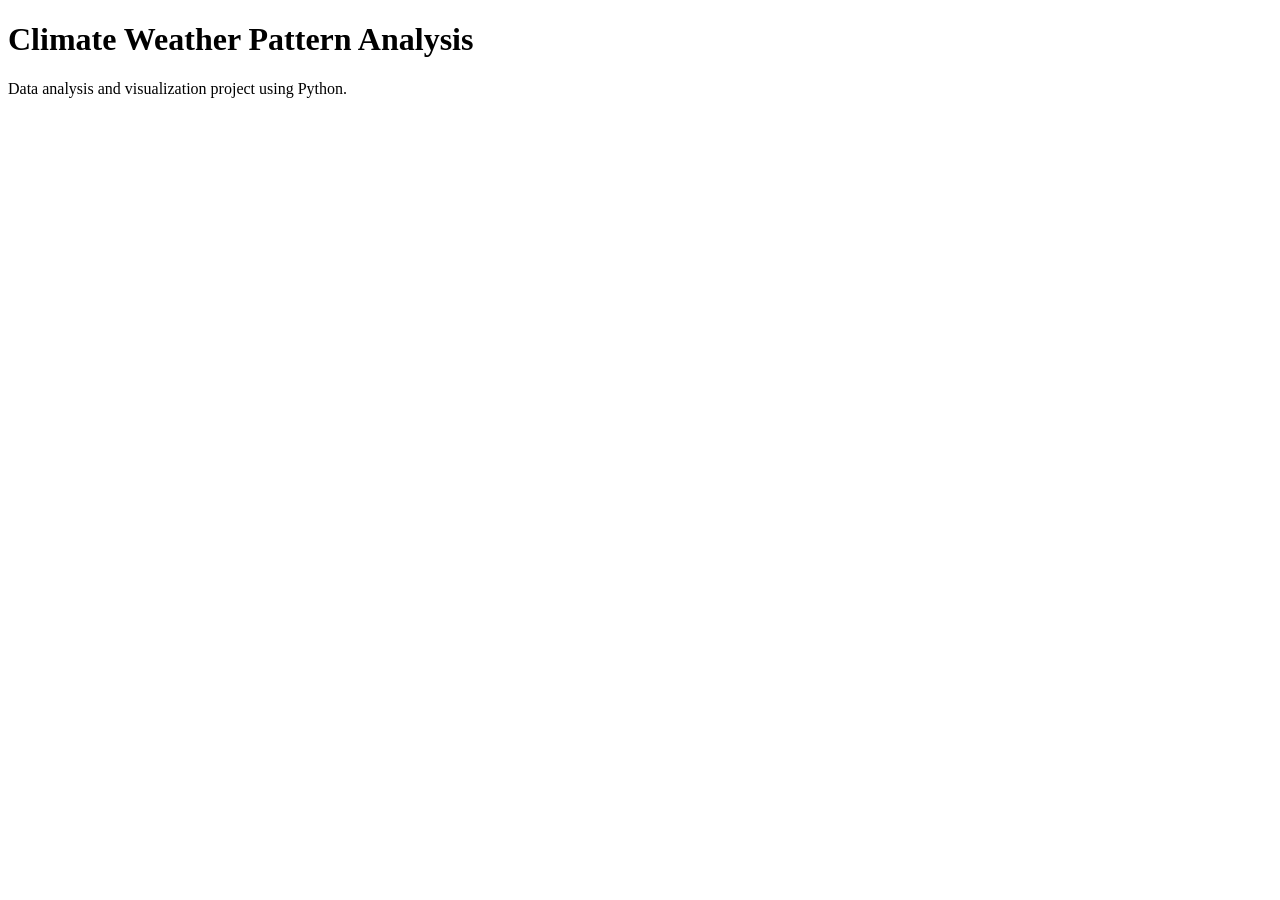
==== index.html @ f0c0564d "Add homepage content" ====
<!DOCTYPE html>
<html>
<head>
    <title>Climate Weather Pattern Analysis</title>
</head>
<body>
    <h1>Climate Weather Pattern Analysis</h1>
    <p>Data analysis and visualization project using Python.</p>
</body>
</html>
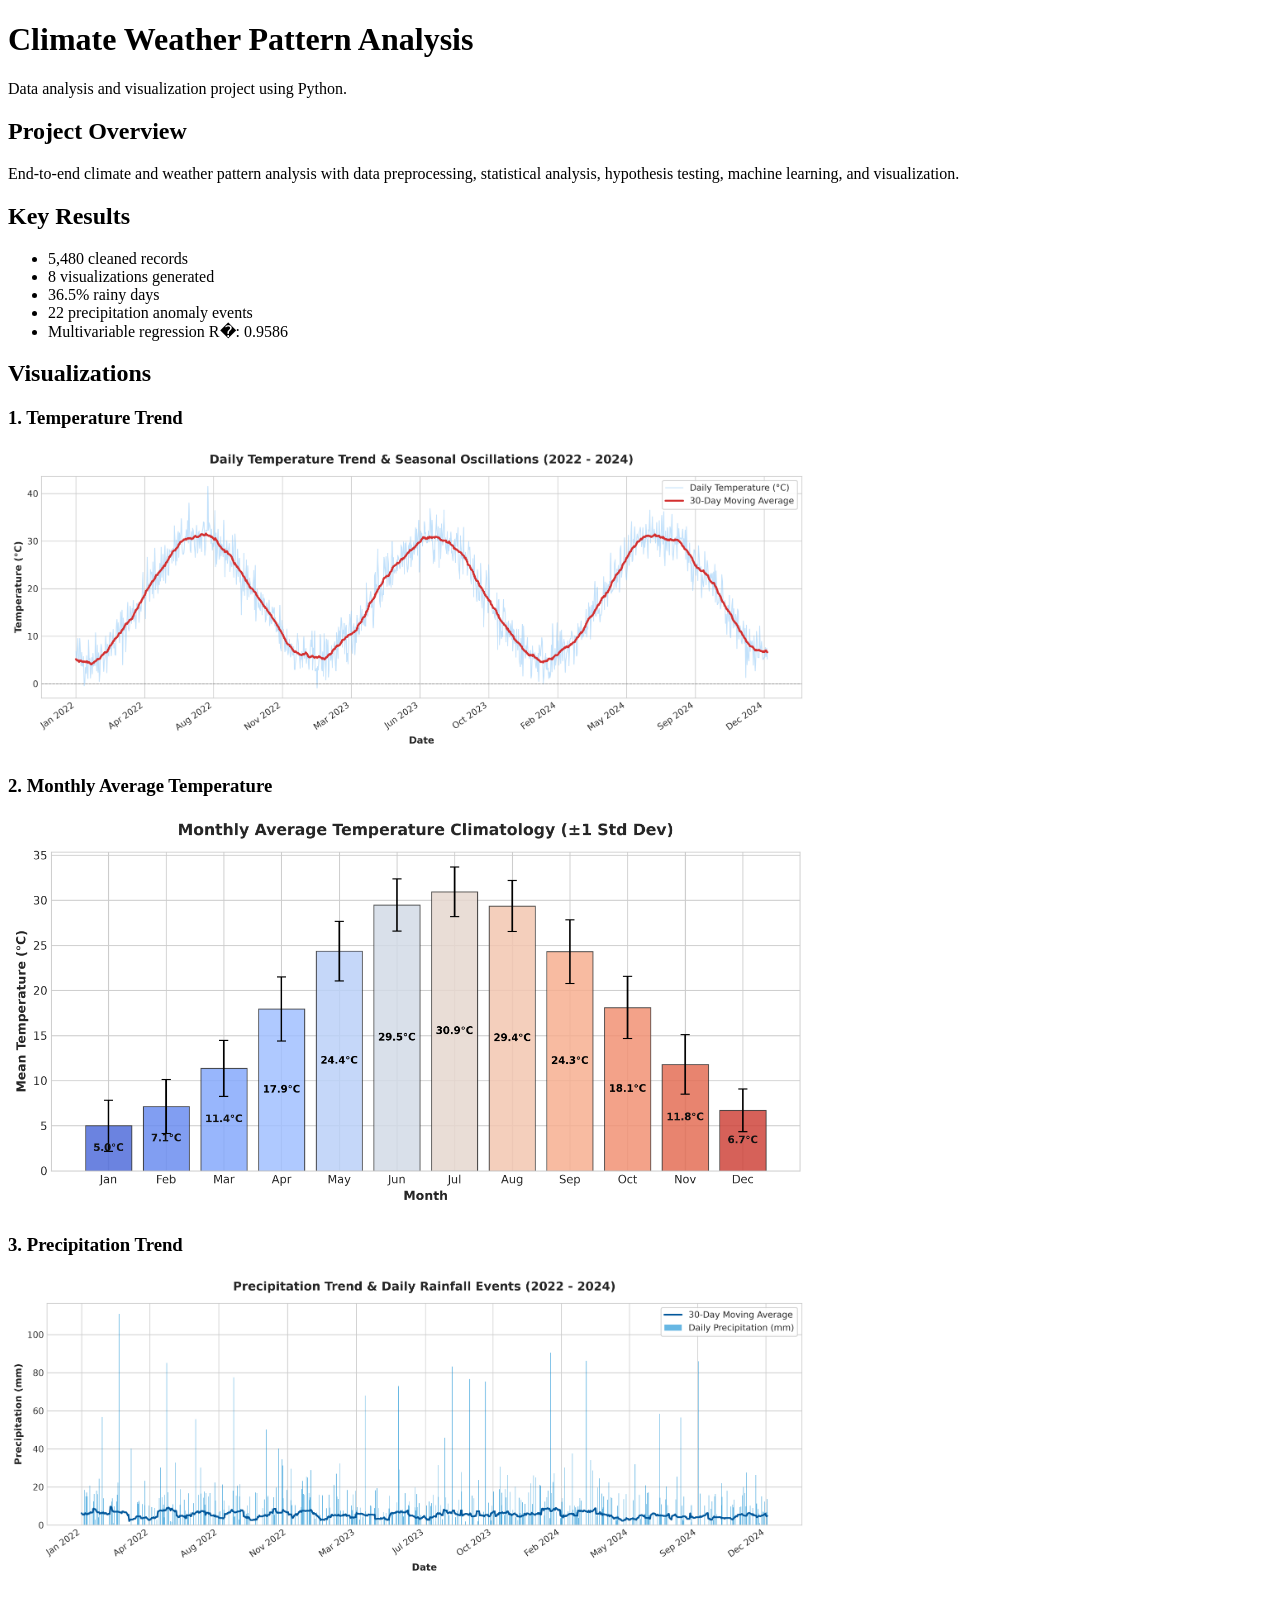
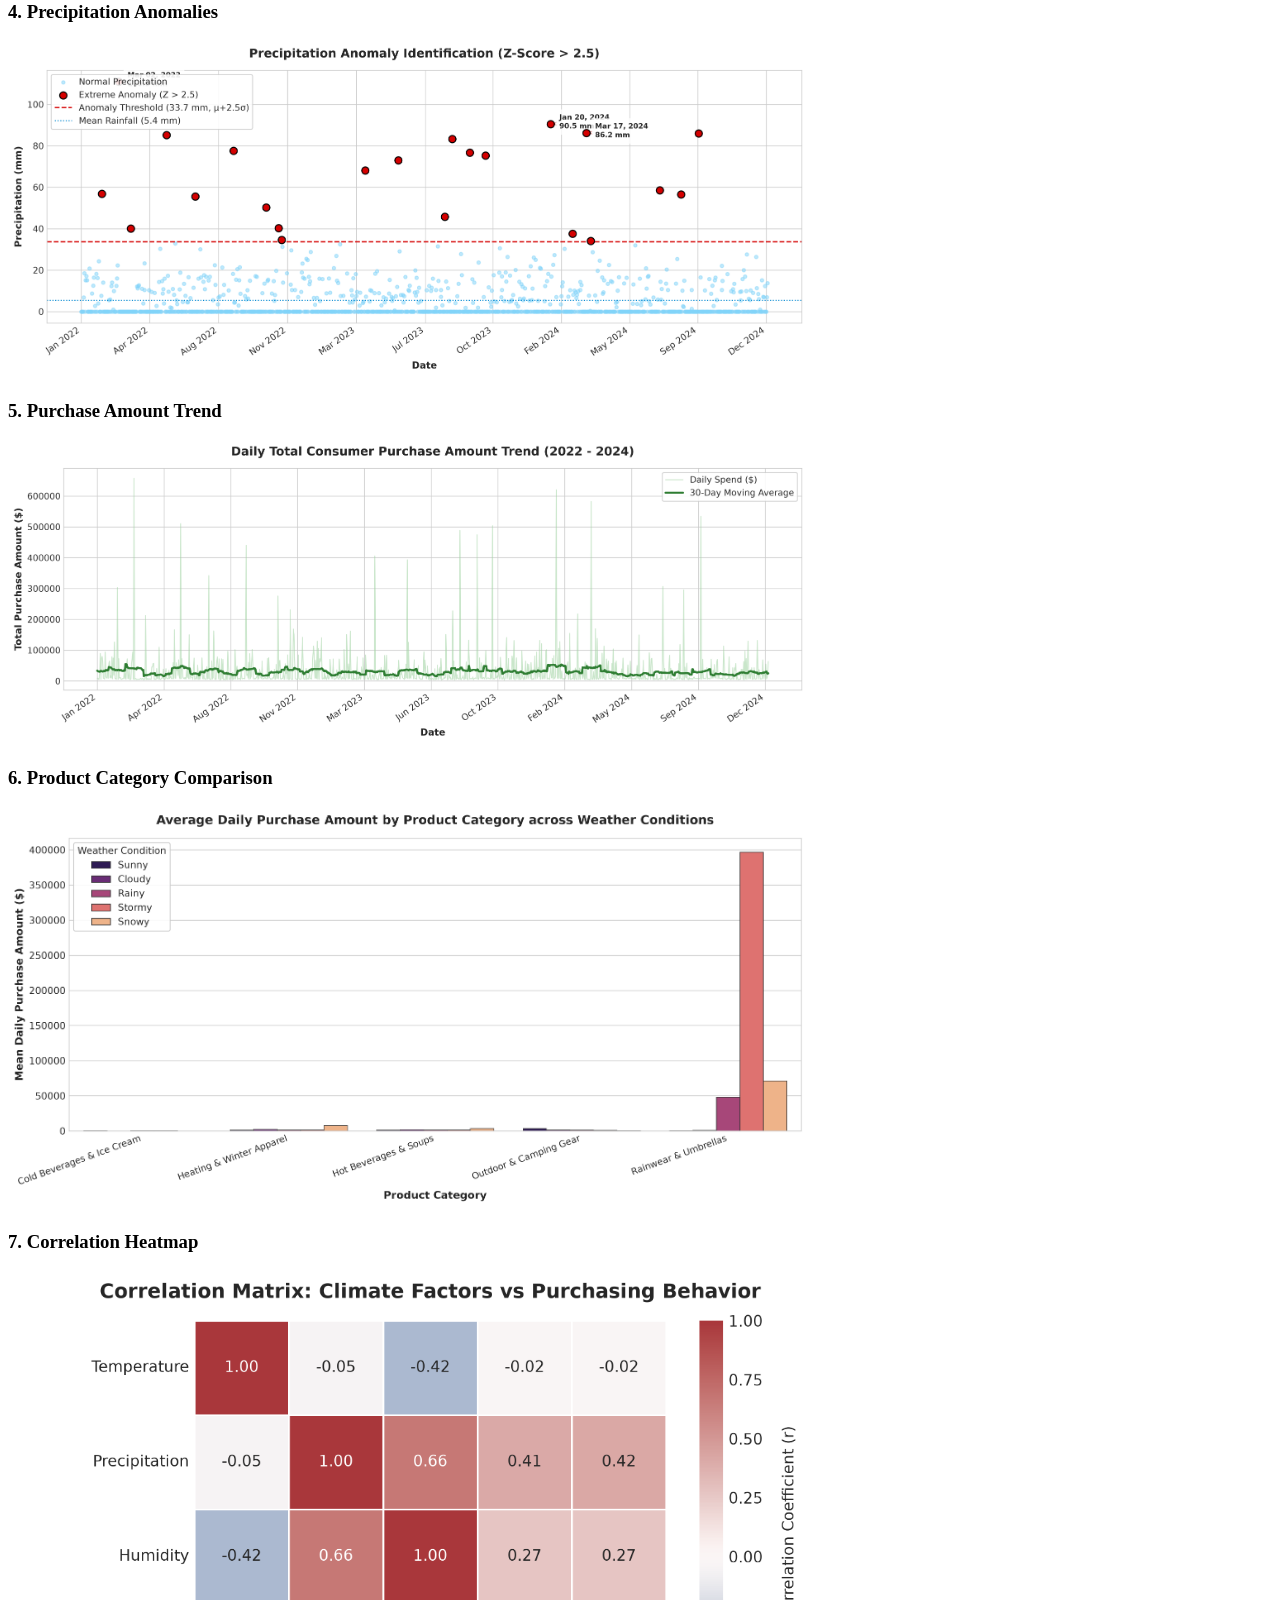
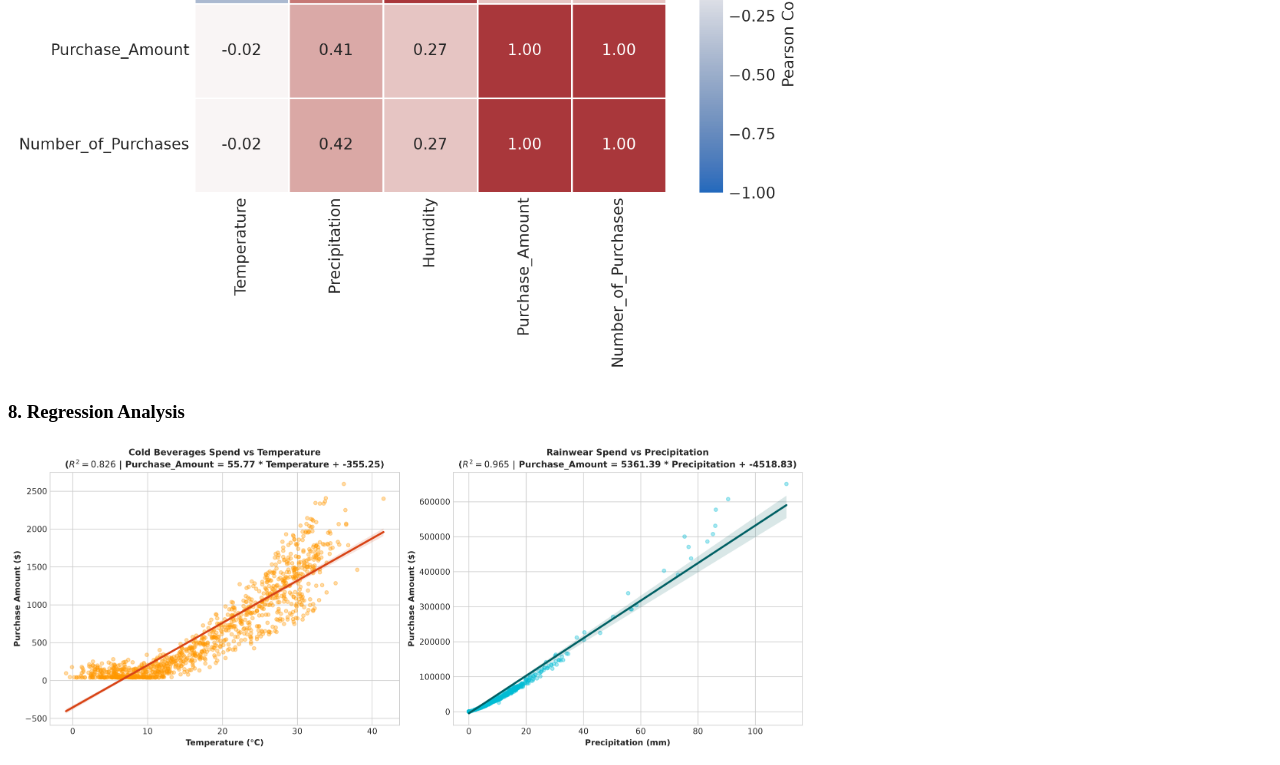
==== commit 5d474f01: "Create project dashboard" ====
--- a/index.html
+++ b/index.html
@@ -6,5 +6,44 @@
 <body>
     <h1>Climate Weather Pattern Analysis</h1>
     <p>Data analysis and visualization project using Python.</p>
+
+    <h2>Project Overview</h2>
+    <p>End-to-end climate and weather pattern analysis with data preprocessing, statistical analysis, hypothesis testing, machine learning, and visualization.</p>
+
+    <h2>Key Results</h2>
+    <ul>
+        <li>5,480 cleaned records</li>
+        <li>8 visualizations generated</li>
+        <li>36.5% rainy days</li>
+        <li>22 precipitation anomaly events</li>
+        <li>Multivariable regression R�: 0.9586</li>
+    </ul>
+
+    <h2>Visualizations</h2>
+
+    <h3>1. Temperature Trend</h3>
+    <img src="visualizations/01_temperature_trend.png" width="800">
+
+    <h3>2. Monthly Average Temperature</h3>
+    <img src="visualizations/02_monthly_avg_temperature.png" width="800">
+
+    <h3>3. Precipitation Trend</h3>
+    <img src="visualizations/03_precipitation_trend.png" width="800">
+
+    <h3>4. Precipitation Anomalies</h3>
+    <img src="visualizations/04_precipitation_anomalies.png" width="800">
+
+    <h3>5. Purchase Amount Trend</h3>
+    <img src="visualizations/05_purchase_amount_trend.png" width="800">
+
+    <h3>6. Product Category Comparison</h3>
+    <img src="visualizations/06_product_category_comparison.png" width="800">
+
+    <h3>7. Correlation Heatmap</h3>
+    <img src="visualizations/07_correlation_heatmap.png" width="800">
+
+    <h3>8. Regression Analysis</h3>
+    <img src="visualizations/08_regression_plots.png" width="800">
+
 </body>
 </html>
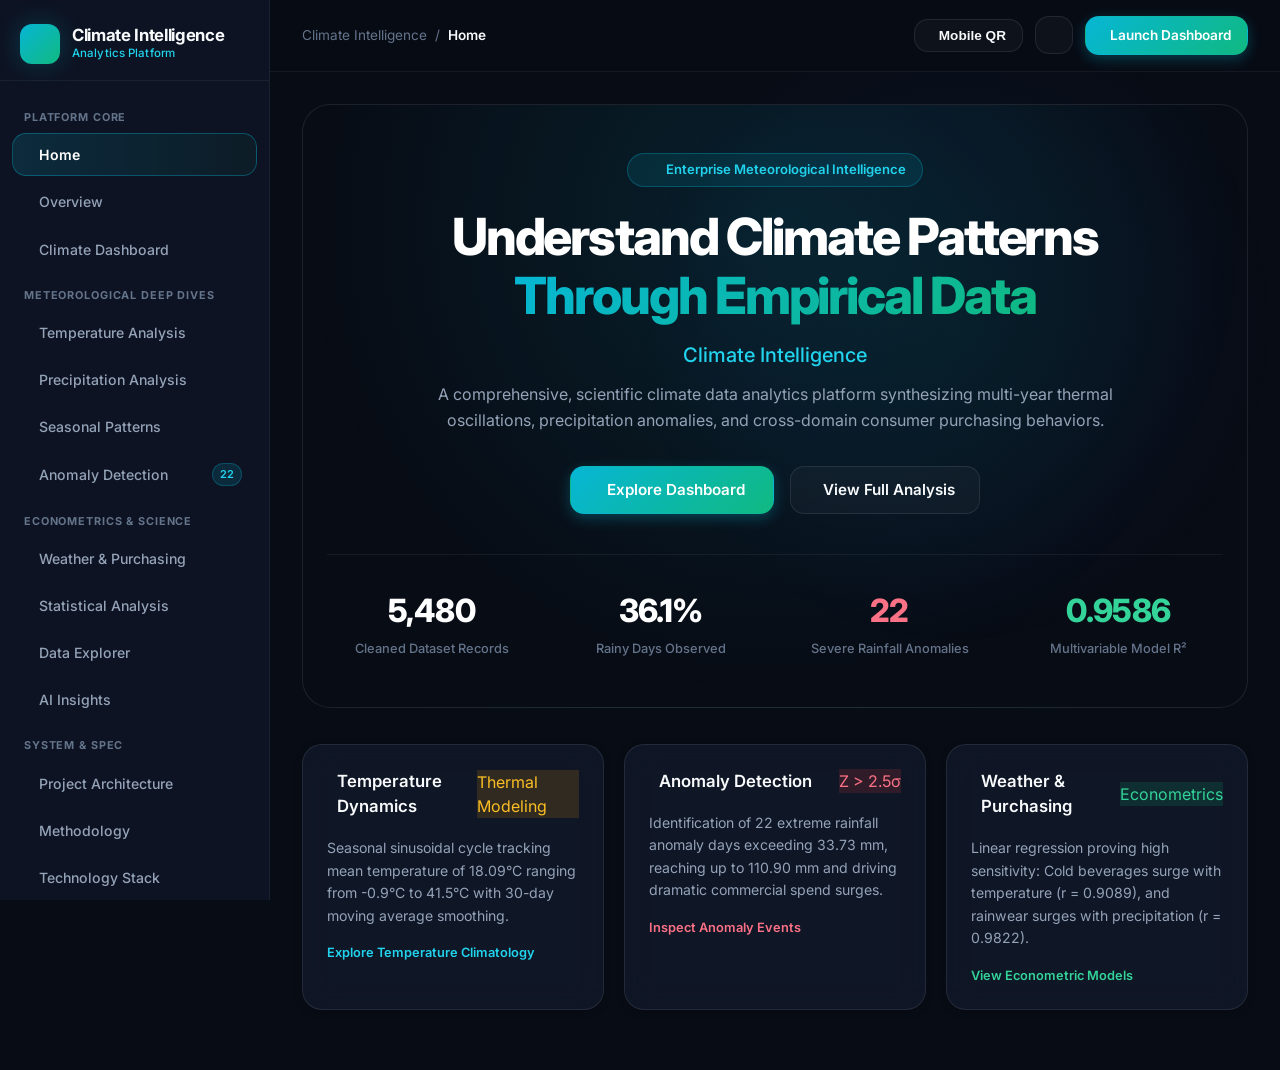
==== commit 8647e51a: "Upgrade Climate Intelligence web application" ====
--- a/index.html
+++ b/index.html
@@ -1,49 +1,894 @@
 <!DOCTYPE html>
-<html>
+<html lang="en">
 <head>
-    <title>Climate Weather Pattern Analysis</title>
+  <meta charset="UTF-8">
+  <meta name="viewport" content="width=device-width, initial-scale=1.0, maximum-scale=5.0">
+  <title>Climate Intelligence | Understand climate patterns through data</title>
+  
+  <!-- PWA & Mobile Optimization -->
+  <link rel="manifest" href="./manifest.json">
+  <meta name="theme-color" content="#0f172a">
+  <meta name="apple-mobile-web-app-capable" content="yes">
+  <meta name="apple-mobile-web-app-status-bar-style" content="black-translucent">
+  <meta name="description" content="Understand climate patterns through data. Interactive enterprise climate analytics, anomaly detection, and econometric purchasing behavior platform.">
+  <link rel="icon" type="image/svg+xml" href="./icons/icon.svg">
+  
+  <!-- Typography & CDN Icons -->
+  <link rel="preconnect" href="https://fonts.googleapis.com">
+  <link rel="preconnect" href="https://fonts.gstatic.com" crossorigin>
+  <link href="https://fonts.googleapis.com/css2?family=Inter:wght@300;400;500;600;700;800&family=JetBrains+Mono:wght@400;600&display=swap" rel="stylesheet">
+  <script src="https://unpkg.com/lucide@latest"></script>
+  <script src="https://cdn.jsdelivr.net/npm/chart.js@4.4.1/dist/chart.umd.min.js"></script>
+  
+  <!-- Design System -->
+  <link rel="stylesheet" href="./css/styles.css">
 </head>
 <body>
-    <h1>Climate Weather Pattern Analysis</h1>
-    <p>Data analysis and visualization project using Python.</p>
-
-    <h2>Project Overview</h2>
-    <p>End-to-end climate and weather pattern analysis with data preprocessing, statistical analysis, hypothesis testing, machine learning, and visualization.</p>
-
-    <h2>Key Results</h2>
-    <ul>
-        <li>5,480 cleaned records</li>
-        <li>8 visualizations generated</li>
-        <li>36.5% rainy days</li>
-        <li>22 precipitation anomaly events</li>
-        <li>Multivariable regression R�: 0.9586</li>
-    </ul>
-
-    <h2>Visualizations</h2>
-
-    <h3>1. Temperature Trend</h3>
-    <img src="visualizations/01_temperature_trend.png" width="800">
-
-    <h3>2. Monthly Average Temperature</h3>
-    <img src="visualizations/02_monthly_avg_temperature.png" width="800">
-
-    <h3>3. Precipitation Trend</h3>
-    <img src="visualizations/03_precipitation_trend.png" width="800">
-
-    <h3>4. Precipitation Anomalies</h3>
-    <img src="visualizations/04_precipitation_anomalies.png" width="800">
-
-    <h3>5. Purchase Amount Trend</h3>
-    <img src="visualizations/05_purchase_amount_trend.png" width="800">
-
-    <h3>6. Product Category Comparison</h3>
-    <img src="visualizations/06_product_category_comparison.png" width="800">
-
-    <h3>7. Correlation Heatmap</h3>
-    <img src="visualizations/07_correlation_heatmap.png" width="800">
-
-    <h3>8. Regression Analysis</h3>
-    <img src="visualizations/08_regression_plots.png" width="800">
-
+
+<div class="app-container">
+  
+  <!-- =========================================================================
+       Sidebar Navigation
+       ========================================================================= -->
+  <aside class="sidebar" id="sidebar">
+    <div class="sidebar-header">
+      <div class="brand-logo">
+        <i data-lucide="cloud-sun"></i>
+      </div>
+      <div class="brand-info">
+        <h1>Climate Intelligence</h1>
+        <p>Analytics Platform</p>
+      </div>
+    </div>
+    
+    <nav class="sidebar-nav">
+      <div class="nav-category-label">Platform Core</div>
+      <a class="nav-link active" data-route="home">
+        <i data-lucide="home"></i> Home
+      </a>
+      <a class="nav-link" data-route="overview">
+        <i data-lucide="layout-grid"></i> Overview
+      </a>
+      <a class="nav-link" data-route="dashboard">
+        <i data-lucide="gauge"></i> Climate Dashboard
+      </a>
+      
+      <div class="nav-category-label">Meteorological Deep Dives</div>
+      <a class="nav-link" data-route="temperature">
+        <i data-lucide="thermometer"></i> Temperature Analysis
+      </a>
+      <a class="nav-link" data-route="precipitation">
+        <i data-lucide="cloud-rain"></i> Precipitation Analysis
+      </a>
+      <a class="nav-link" data-route="seasonal">
+        <i data-lucide="calendar-range"></i> Seasonal Patterns
+      </a>
+      <a class="nav-link" data-route="anomalies">
+        <i data-lucide="alert-triangle"></i> Anomaly Detection
+        <span class="badge" id="nav-anomaly-badge">22</span>
+      </a>
+      
+      <div class="nav-category-label">Econometrics & Science</div>
+      <a class="nav-link" data-route="purchasing">
+        <i data-lucide="shopping-bag"></i> Weather & Purchasing
+      </a>
+      <a class="nav-link" data-route="statistics">
+        <i data-lucide="calculator"></i> Statistical Analysis
+      </a>
+      <a class="nav-link" data-route="explorer">
+        <i data-lucide="database"></i> Data Explorer
+      </a>
+      <a class="nav-link" data-route="insights">
+        <i data-lucide="sparkles"></i> AI Insights
+      </a>
+      
+      <div class="nav-category-label">System & Spec</div>
+      <a class="nav-link" data-route="architecture">
+        <i data-lucide="git-merge"></i> Project Architecture
+      </a>
+      <a class="nav-link" data-route="methodology">
+        <i data-lucide="book-open"></i> Methodology
+      </a>
+      <a class="nav-link" data-route="technology">
+        <i data-lucide="cpu"></i> Technology Stack
+      </a>
+      <a class="nav-link" data-route="about">
+        <i data-lucide="info"></i> About Project
+      </a>
+    </nav>
+    
+    <div class="sidebar-footer">
+      <div class="sidebar-status-card">
+        <div class="status-indicator">
+          <span class="pulse-dot"></span>
+          <span>5,480 Clean Records</span>
+        </div>
+        <div style="font-size: 0.7rem; color: var(--text-muted); margin-top: 4px;">
+          Model Accuracy R² = 0.9586
+        </div>
+      </div>
+    </div>
+  </aside>
+
+  <!-- =========================================================================
+       Main Content Wrapper
+       ========================================================================= -->
+  <div class="main-wrapper">
+    
+    <!-- Top Sticky Header -->
+    <header class="top-header">
+      <div class="header-left">
+        <button class="mobile-menu-btn" id="mobile-menu-btn" aria-label="Toggle Navigation">
+          <i data-lucide="menu"></i>
+        </button>
+        <div class="page-breadcrumb">
+          <span>Climate Intelligence</span>
+          <span>/</span>
+          <span class="current-page" id="current-breadcrumb">Home</span>
+        </div>
+      </div>
+      
+      <div class="header-right">
+        <button class="btn btn-outline" id="share-qr-btn">
+          <i data-lucide="qr-code"></i> Mobile QR
+        </button>
+        <button class="btn btn-icon" id="theme-toggle-btn" title="Toggle Dark/Light Mode">
+          <i data-lucide="sun-moon"></i>
+        </button>
+        <a class="btn btn-primary" data-route="dashboard">
+          <i data-lucide="bar-chart-2"></i> Launch Dashboard
+        </a>
+      </div>
+    </header>
+
+    <!-- Main Views Body -->
+    <main class="content-body">
+
+      <!-- =====================================================================
+           1. HOME VIEW (Premium Landing Page)
+           ===================================================================== -->
+      <section class="view-section active" id="view-home">
+        <div class="hero-section">
+          <div class="hero-badge">
+            <i data-lucide="sparkles" style="width: 14px; height: 14px;"></i> Enterprise Meteorological Intelligence
+          </div>
+          <h1 class="hero-title">
+            Understand Climate Patterns <br><span class="gradient-text">Through Empirical Data</span>
+          </h1>
+          <p class="hero-tagline">Climate Intelligence</p>
+          <p class="hero-desc">
+            A comprehensive, scientific climate data analytics platform synthesizing multi-year thermal oscillations,
+            precipitation anomalies, and cross-domain consumer purchasing behaviors.
+          </p>
+          
+          <div class="hero-cta-group">
+            <a class="btn btn-primary" data-route="dashboard" style="padding: 12px 28px; font-size: 0.95rem;">
+              <i data-lucide="layout-dashboard"></i> Explore Dashboard
+            </a>
+            <a class="btn btn-outline" data-route="overview" style="padding: 12px 24px; font-size: 0.95rem;">
+              <i data-lucide="file-text"></i> View Full Analysis
+            </a>
+          </div>
+
+          <div class="hero-stats-banner">
+            <div class="hero-stat-item">
+              <div class="hero-stat-number" id="hero-stat-records">5,480</div>
+              <div class="hero-stat-label">Cleaned Dataset Records</div>
+            </div>
+            <div class="hero-stat-item">
+              <div class="hero-stat-number" id="hero-stat-rainy">36.5%</div>
+              <div class="hero-stat-label">Rainy Days Observed</div>
+            </div>
+            <div class="hero-stat-item">
+              <div class="hero-stat-number" id="hero-stat-anomalies" style="color: var(--rose-400);">22</div>
+              <div class="hero-stat-label">Severe Rainfall Anomalies</div>
+            </div>
+            <div class="hero-stat-item">
+              <div class="hero-stat-number" id="hero-stat-r2" style="color: var(--emerald-400);">0.9586</div>
+              <div class="hero-stat-label">Multivariable Model R²</div>
+            </div>
+          </div>
+        </div>
+
+        <!-- Home Featured Highlights -->
+        <div class="charts-grid-3">
+          <div class="glass-card" style="cursor: pointer;" data-route="temperature">
+            <div class="card-header">
+              <div class="card-title"><i data-lucide="thermometer-sun"></i> Temperature Dynamics</div>
+              <span class="badge" style="background: rgba(245, 158, 11, 0.15); color: var(--amber-400);">Thermal Modeling</span>
+            </div>
+            <p style="font-size: 0.88rem; color: var(--text-secondary); line-height: 1.6; margin-bottom: 16px;">
+              Seasonal sinusoidal cycle tracking mean temperature of 18.09°C ranging from -0.9°C to 41.5°C with 30-day moving average smoothing.
+            </p>
+            <div style="font-size: 0.8rem; color: var(--cyan-400); font-weight: 600; display: flex; align-items: center; gap: 4px;">
+              Explore Temperature Climatology <i data-lucide="arrow-right" style="width: 14px; height: 14px;"></i>
+            </div>
+          </div>
+
+          <div class="glass-card" style="cursor: pointer;" data-route="anomalies">
+            <div class="card-header">
+              <div class="card-title"><i data-lucide="cloud-lightning"></i> Anomaly Detection</div>
+              <span class="badge" style="background: rgba(239, 68, 68, 0.15); color: var(--rose-400);">Z > 2.5σ</span>
+            </div>
+            <p style="font-size: 0.88rem; color: var(--text-secondary); line-height: 1.6; margin-bottom: 16px;">
+              Identification of 22 extreme rainfall anomaly days exceeding 33.73 mm, reaching up to 110.90 mm and driving dramatic commercial spend surges.
+            </p>
+            <div style="font-size: 0.8rem; color: var(--rose-400); font-weight: 600; display: flex; align-items: center; gap: 4px;">
+              Inspect Anomaly Events <i data-lucide="arrow-right" style="width: 14px; height: 14px;"></i>
+            </div>
+          </div>
+
+          <div class="glass-card" style="cursor: pointer;" data-route="purchasing">
+            <div class="card-header">
+              <div class="card-title"><i data-lucide="trending-up"></i> Weather & Purchasing</div>
+              <span class="badge" style="background: rgba(16, 185, 129, 0.15); color: var(--emerald-400);">Econometrics</span>
+            </div>
+            <p style="font-size: 0.88rem; color: var(--text-secondary); line-height: 1.6; margin-bottom: 16px;">
+              Linear regression proving high sensitivity: Cold beverages surge with temperature (r = 0.9089), and rainwear surges with precipitation (r = 0.9822).
+            </p>
+            <div style="font-size: 0.8rem; color: var(--emerald-400); font-weight: 600; display: flex; align-items: center; gap: 4px;">
+              View Econometric Models <i data-lucide="arrow-right" style="width: 14px; height: 14px;"></i>
+            </div>
+          </div>
+        </div>
+      </section>
+
+      <!-- =====================================================================
+           2. OVERVIEW VIEW
+           ===================================================================== -->
+      <section class="view-section" id="view-overview">
+        <div class="view-header">
+          <span class="view-badge">Executive Summary</span>
+          <h2 class="view-title">High-Level Climate & System Overview</h2>
+          <p class="view-subtitle">Interactive KPI metrics. Click any card to drill down into the dedicated analytics module.</p>
+        </div>
+
+        <div class="kpi-grid">
+          <div class="kpi-card" data-drill-target="temperature" style="--card-accent: var(--amber-400);">
+            <div class="kpi-top">
+              <span class="kpi-label">Average Temperature</span>
+              <div class="kpi-icon-wrap"><i data-lucide="thermometer"></i></div>
+            </div>
+            <div class="kpi-value" id="kpi-avg-temp">18.09°C</div>
+            <div class="kpi-bottom">
+              <span class="kpi-trend positive"><i data-lucide="arrow-up-right"></i> Stable Cycle</span>
+              <span class="kpi-action-hint">Drill down →</span>
+            </div>
+          </div>
+
+          <div class="kpi-card" data-drill-target="temperature" style="--card-accent: var(--rose-400);">
+            <div class="kpi-top">
+              <span class="kpi-label">Maximum Temperature</span>
+              <div class="kpi-icon-wrap"><i data-lucide="flame"></i></div>
+            </div>
+            <div class="kpi-value" id="kpi-max-temp">41.5°C</div>
+            <div class="kpi-bottom">
+              <span class="kpi-trend negative">July Heatwave Peak</span>
+              <span class="kpi-action-hint">Drill down →</span>
+            </div>
+          </div>
+
+          <div class="kpi-card" data-drill-target="temperature" style="--card-accent: var(--cyan-400);">
+            <div class="kpi-top">
+              <span class="kpi-label">Minimum Temperature</span>
+              <div class="kpi-icon-wrap"><i data-lucide="snowflake"></i></div>
+            </div>
+            <div class="kpi-value" id="kpi-min-temp">-0.9°C</div>
+            <div class="kpi-bottom">
+              <span class="kpi-trend neutral">January Frost Trough</span>
+              <span class="kpi-action-hint">Drill down →</span>
+            </div>
+          </div>
+
+          <div class="kpi-card" data-drill-target="precipitation" style="--card-accent: var(--blue-400);">
+            <div class="kpi-top">
+              <span class="kpi-label">Total Precipitation</span>
+              <div class="kpi-icon-wrap"><i data-lucide="cloud-rain"></i></div>
+            </div>
+            <div class="kpi-value" id="kpi-total-precip">5,923.5 mm</div>
+            <div class="kpi-bottom">
+              <span class="kpi-trend positive">403 Rainy Days</span>
+              <span class="kpi-action-hint">Drill down →</span>
+            </div>
+          </div>
+
+          <div class="kpi-card" data-drill-target="explorer" style="--card-accent: var(--emerald-400);">
+            <div class="kpi-top">
+              <span class="kpi-label">Cleaned Records</span>
+              <div class="kpi-icon-wrap"><i data-lucide="database"></i></div>
+            </div>
+            <div class="kpi-value" id="kpi-records">5,480</div>
+            <div class="kpi-bottom">
+              <span class="kpi-trend positive">100% Quality Audited</span>
+              <span class="kpi-action-hint">Open explorer →</span>
+            </div>
+          </div>
+
+          <div class="kpi-card" data-drill-target="anomalies" style="--card-accent: var(--rose-500);">
+            <div class="kpi-top">
+              <span class="kpi-label">Detected Anomalies</span>
+              <div class="kpi-icon-wrap"><i data-lucide="alert-circle"></i></div>
+            </div>
+            <div class="kpi-value" id="kpi-anomalies" style="color: var(--rose-400);">22</div>
+            <div class="kpi-bottom">
+              <span class="kpi-trend negative">Threshold > 33.7 mm</span>
+              <span class="kpi-action-hint">Inspect events →</span>
+            </div>
+          </div>
+        </div>
+
+        <div class="glass-card">
+          <div class="card-header">
+            <div>
+              <h3 class="card-title"><i data-lucide="activity"></i> Multi-Year Weather Overview Timeline</h3>
+              <p class="card-subtitle">Aggregated daily temperature and precipitation dynamics across 2022–2024</p>
+            </div>
+            <a class="btn btn-outline" data-route="dashboard">Open Full Dashboard</a>
+          </div>
+          <div class="chart-wrapper chart-wrapper-tall">
+            <canvas id="overviewTrendChart"></canvas>
+          </div>
+        </div>
+      </section>
+
+      <!-- =====================================================================
+           3. CLIMATE DASHBOARD VIEW
+           ===================================================================== -->
+      <section class="view-section" id="view-dashboard">
+        <div class="view-header">
+          <span class="view-badge">Interactive Command Center</span>
+          <h2 class="view-title">Climate & Weather Pattern Dashboard</h2>
+          <p class="view-subtitle">Dynamic cross-filtering and multi-metric visual comparison.</p>
+        </div>
+
+        <!-- Filter Bar -->
+        <div class="filter-bar">
+          <div class="filter-group">
+            <span class="filter-label"><i data-lucide="calendar"></i> Year:</span>
+            <select class="filter-select" id="dash-year-select" onchange="window.onDashboardFilterChange()">
+              <option value="all">All Years (2022 - 2024)</option>
+              <option value="2022">2022</option>
+              <option value="2023">2023</option>
+              <option value="2024">2024</option>
+            </select>
+          </div>
+          <div class="filter-group">
+            <span class="filter-label"><i data-lucide="calendar-range"></i> Season:</span>
+            <select class="filter-select" id="dash-season-select" onchange="window.onDashboardFilterChange()">
+              <option value="all">All Seasons</option>
+              <option value="Winter">Winter</option>
+              <option value="Spring">Spring</option>
+              <option value="Summer">Summer</option>
+              <option value="Fall">Fall</option>
+            </select>
+          </div>
+          <div class="filter-group">
+            <span class="filter-label"><i data-lucide="cloud"></i> Condition:</span>
+            <select class="filter-select" id="dash-cond-select" onchange="window.onDashboardFilterChange()">
+              <option value="all">All Weather States</option>
+              <option value="Sunny">Sunny</option>
+              <option value="Cloudy">Cloudy</option>
+              <option value="Rainy">Rainy</option>
+              <option value="Stormy">Stormy</option>
+              <option value="Snowy">Snowy</option>
+            </select>
+          </div>
+        </div>
+
+        <!-- Dashboard Mini KPIs -->
+        <div class="kpi-grid">
+          <div class="kpi-card" data-drill-target="temperature">
+            <div class="kpi-top">
+              <span class="kpi-label">Mean Temperature</span>
+              <div class="kpi-icon-wrap"><i data-lucide="thermometer"></i></div>
+            </div>
+            <div class="kpi-value" id="dash-kpi-temp">18.09°C</div>
+            <div class="kpi-bottom"><span>Seasonal Mean</span><span class="kpi-action-hint">Details →</span></div>
+          </div>
+          <div class="kpi-card" data-drill-target="precipitation">
+            <div class="kpi-top">
+              <span class="kpi-label">Daily Precipitation</span>
+              <div class="kpi-icon-wrap"><i data-lucide="cloud-rain"></i></div>
+            </div>
+            <div class="kpi-value" id="dash-kpi-precip">5.40 mm/day</div>
+            <div class="kpi-bottom"><span>Average Daily Rainfall</span><span class="kpi-action-hint">Details →</span></div>
+          </div>
+          <div class="kpi-card" data-drill-target="purchasing">
+            <div class="kpi-top">
+              <span class="kpi-label">Avg Daily Spend</span>
+              <div class="kpi-icon-wrap"><i data-lucide="dollar-sign"></i></div>
+            </div>
+            <div class="kpi-value" id="dash-kpi-sales">$30,230.12</div>
+            <div class="kpi-bottom"><span>Daily Store Aggregate</span><span class="kpi-action-hint">Details →</span></div>
+          </div>
+          <div class="kpi-card" data-drill-target="statistics">
+            <div class="kpi-top">
+              <span class="kpi-label">Linear Model R²</span>
+              <div class="kpi-icon-wrap"><i data-lucide="check-circle"></i></div>
+            </div>
+            <div class="kpi-value" id="dash-kpi-r2">0.9586</div>
+            <div class="kpi-bottom"><span>Model Goodness of Fit</span><span class="kpi-action-hint">Details →</span></div>
+          </div>
+        </div>
+
+        <!-- Main Charts Grid -->
+        <div class="charts-grid-2">
+          <div class="glass-card">
+            <div class="card-header">
+              <h3 class="card-title"><i data-lucide="thermometer"></i> Temperature Trend & 30-Day Moving Average</h3>
+            </div>
+            <div class="chart-wrapper">
+              <canvas id="dashTempChart"></canvas>
+            </div>
+          </div>
+          <div class="glass-card">
+            <div class="card-header">
+              <h3 class="card-title"><i data-lucide="cloud-drizzle"></i> Precipitation Timeline & Rolling Baseline</h3>
+            </div>
+            <div class="chart-wrapper">
+              <canvas id="dashPrecipChart"></canvas>
+            </div>
+          </div>
+        </div>
+
+        <div class="charts-grid-2">
+          <div class="glass-card">
+            <div class="card-header">
+              <h3 class="card-title"><i data-lucide="pie-chart"></i> Weather Condition Distribution</h3>
+            </div>
+            <div class="chart-wrapper">
+              <canvas id="dashWeatherDistChart"></canvas>
+            </div>
+          </div>
+          <div class="glass-card">
+            <div class="card-header">
+              <h3 class="card-title"><i data-lucide="bar-chart-3"></i> Product Category Revenue Comparison</h3>
+            </div>
+            <div class="chart-wrapper">
+              <canvas id="dashCatSpendChart"></canvas>
+            </div>
+          </div>
+        </div>
+      </section>
+
+      <!-- =====================================================================
+           4. TEMPERATURE ANALYSIS VIEW
+           ===================================================================== -->
+      <section class="view-section" id="view-temperature">
+        <div class="view-header">
+          <span class="view-badge">Thermal Modeling</span>
+          <h2 class="view-title">Temperature Variations & Climatology</h2>
+          <p class="view-subtitle">Detailed multi-temporal temperature distribution and monthly cycle analytics.</p>
+        </div>
+
+        <div class="charts-grid-2">
+          <div class="glass-card">
+            <div class="card-header">
+              <h3 class="card-title"><i data-lucide="bar-chart-2"></i> Monthly Climatology (Mean Temp °C)</h3>
+            </div>
+            <div class="chart-wrapper">
+              <canvas id="tempMonthlyChart"></canvas>
+            </div>
+          </div>
+          <div class="glass-card">
+            <div class="card-header">
+              <h3 class="card-title"><i data-lucide="gauge"></i> Temperature Bracket Distribution</h3>
+            </div>
+            <div class="chart-wrapper">
+              <canvas id="tempBracketChart"></canvas>
+            </div>
+          </div>
+        </div>
+
+        <!-- Temperature Scientific Insight Box -->
+        <div class="glass-card" style="margin-top: 24px;">
+          <div class="card-header">
+            <h3 class="card-title"><i data-lucide="file-text"></i> Key Meteorological Findings: Temperature</h3>
+          </div>
+          <p style="font-size: 0.92rem; color: var(--text-secondary); line-height: 1.6; margin-bottom: 12px;">
+            The regional climate demonstrates an annual sinusoidal temperature oscillation with a seasonal baseline of 18.09°C 
+            and a peak seasonal amplitude of ±13.0°C. The coldest monthly mean occurs in January (5.00°C, min record -0.9°C), 
+            and the warmest in July (30.93°C, max record 41.5°C). 
+          </p>
+          <p style="font-size: 0.92rem; color: var(--text-secondary); line-height: 1.6;">
+            Thermal variance is largest during transitional Spring months (April std dev = 3.55°C), while Summer displays tight clustering around 29.9°C. 
+            This predictable curve forms the primary driver for retail seasonal transitions.
+          </p>
+        </div>
+      </section>
+
+      <!-- =====================================================================
+           5. PRECIPITATION ANALYSIS VIEW
+           ===================================================================== -->
+      <section class="view-section" id="view-precipitation">
+        <div class="view-header">
+          <span class="view-badge">Hydrology & Precipitation</span>
+          <h2 class="view-title">Precipitation Trends & Rainfall Distribution</h2>
+          <p class="view-subtitle">Rainfall occurrence rates, intensity classifications, and extreme threshold analyses.</p>
+        </div>
+
+        <div class="charts-grid-2">
+          <div class="glass-card">
+            <div class="card-header">
+              <h3 class="card-title"><i data-lucide="cloud-rain"></i> Monthly Total Rainfall (mm)</h3>
+            </div>
+            <div class="chart-wrapper">
+              <canvas id="precipMonthlyChart"></canvas>
+            </div>
+          </div>
+          <div class="glass-card">
+            <div class="card-header">
+              <h3 class="card-title"><i data-lucide="pie-chart"></i> Rainfall Intensity Classification</h3>
+            </div>
+            <div class="chart-wrapper">
+              <canvas id="rainIntensityChart"></canvas>
+            </div>
+          </div>
+        </div>
+      </section>
+
+      <!-- =====================================================================
+           6. SEASONAL PATTERNS VIEW
+           ===================================================================== -->
+      <section class="view-section" id="view-seasonal">
+        <div class="view-header">
+          <span class="view-badge">Seasonal Breakdown</span>
+          <h2 class="view-title">Four-Season Comparative Analysis</h2>
+          <p class="view-subtitle">Comparing weather parameters and commercial retail dynamics across seasons.</p>
+        </div>
+
+        <div class="kpi-grid" id="seasonal-cards-container">
+          <!-- Populated by app.js -->
+        </div>
+
+        <div class="glass-card">
+          <div class="card-header">
+            <h3 class="card-title"><i data-lucide="radar"></i> Seasonal Multi-Metric Radar Comparison</h3>
+          </div>
+          <div class="chart-wrapper chart-wrapper-tall">
+            <canvas id="seasonalCompareChart"></canvas>
+          </div>
+        </div>
+      </section>
+
+      <!-- =====================================================================
+           7. ANOMALY DETECTION VIEW
+           ===================================================================== -->
+      <section class="view-section" id="view-anomalies">
+        <div class="view-header">
+          <span class="view-badge" style="background: rgba(239, 68, 68, 0.15); color: var(--rose-400);">Anomaly Intelligence</span>
+          <h2 class="view-title">Precipitation Anomaly Detection (Z-Score > 2.5σ)</h2>
+          <p class="view-subtitle">Identification of statistical rainfall outliers exceeding 33.73 mm. Click any anomaly event to view its full analytical breakdown.</p>
+        </div>
+
+        <div class="anomaly-list" id="anomaly-records-container">
+          <!-- Populated dynamically by app.js -->
+        </div>
+      </section>
+
+      <!-- =====================================================================
+           8. WEATHER & PURCHASING ANALYSIS VIEW
+           ===================================================================== -->
+      <section class="view-section" id="view-purchasing">
+        <div class="view-header">
+          <span class="view-badge">Econometric Analytics</span>
+          <h2 class="view-title">Weather vs. Consumer Purchasing Behavior</h2>
+          <p class="view-subtitle">Evaluating category demand elasticity, precipitation surges, and temperature correlations.</p>
+        </div>
+
+        <div class="charts-grid-2">
+          <div class="glass-card">
+            <div class="card-header">
+              <h3 class="card-title"><i data-lucide="pie-chart"></i> Category Revenue Share</h3>
+            </div>
+            <div class="chart-wrapper">
+              <canvas id="purchasingShareChart"></canvas>
+            </div>
+          </div>
+          <div class="glass-card">
+            <div class="card-header">
+              <h3 class="card-title"><i data-lucide="activity"></i> Static Regression Figures Generated by Python</h3>
+            </div>
+            <img src="./visualizations/08_regression_plots.png" alt="Regression Plots" style="width: 100%; border-radius: 8px; border: 1px solid var(--border-subtle);">
+          </div>
+        </div>
+      </section>
+
+      <!-- =====================================================================
+           9. STATISTICAL ANALYSIS VIEW
+           ===================================================================== -->
+      <section class="view-section" id="view-statistics">
+        <div class="view-header">
+          <span class="view-badge">Scientific Rigor</span>
+          <h2 class="view-title">Statistical Analysis & Hypothesis Testing</h2>
+          <p class="view-subtitle">SciPy p-values, ANOVA F-tests, and Scikit-learn regression models translated into business language.</p>
+        </div>
+
+        <div class="glass-card" style="margin-bottom: 28px;">
+          <div class="card-header">
+            <h3 class="card-title"><i data-lucide="grid"></i> Pearson Correlation Matrix</h3>
+          </div>
+          <div id="correlation-matrix-container"></div>
+        </div>
+
+        <h3 style="font-size: 1.3rem; font-weight: 700; color: #ffffff; margin-bottom: 16px;">Formal Hypothesis Tests (SciPy)</h3>
+        <div class="charts-grid-2" id="hypothesis-tests-container" style="margin-bottom: 32px;"></div>
+
+        <h3 style="font-size: 1.3rem; font-weight: 700; color: #ffffff; margin-bottom: 16px;">Scikit-Learn Linear Regression Models</h3>
+        <div class="charts-grid-2" id="regression-models-container"></div>
+      </section>
+
+      <!-- =====================================================================
+           10. DATA EXPLORER VIEW
+           ===================================================================== -->
+      <section class="view-section" id="view-explorer">
+        <div class="view-header">
+          <span class="view-badge">Data Grid</span>
+          <h2 class="view-title">Cleaned Dataset Explorer</h2>
+          <p class="view-subtitle">Inspect, search, sort, and export verified observations from the 5,480-row cleaned dataset.</p>
+        </div>
+
+        <div class="glass-card">
+          <div class="table-controls">
+            <div style="display: flex; align-items: center; gap: 12px; flex: 1; min-width: 260px;">
+              <input type="text" class="filter-input" placeholder="Search date, category, weather..." style="width: 100%; max-width: 340px;" oninput="window.onExplorerSearch(this.value)">
+              <select class="filter-select" id="explorer-category-select" onchange="window.onExplorerFilterChange()">
+                <option value="all">All Categories</option>
+                <option value="Cold Beverages & Ice Cream">Cold Beverages & Ice Cream</option>
+                <option value="Hot Beverages & Soups">Hot Beverages & Soups</option>
+                <option value="Rainwear & Umbrellas">Rainwear & Umbrellas</option>
+                <option value="Outdoor & Camping Gear">Outdoor & Camping Gear</option>
+                <option value="Heating & Winter Apparel">Heating & Winter Apparel</option>
+              </select>
+              <select class="filter-select" id="explorer-condition-select" onchange="window.onExplorerFilterChange()">
+                <option value="all">All Weather</option>
+                <option value="Sunny">Sunny</option>
+                <option value="Cloudy">Cloudy</option>
+                <option value="Rainy">Rainy</option>
+                <option value="Stormy">Stormy</option>
+                <option value="Snowy">Snowy</option>
+              </select>
+            </div>
+            <div>
+              <button class="btn btn-primary" onclick="window.exportFilteredCSV()">
+                <i data-lucide="download"></i> Export Filtered CSV
+              </button>
+            </div>
+          </div>
+
+          <div class="table-responsive">
+            <table class="data-table">
+              <thead>
+                <tr>
+                  <th onclick="window.onExplorerSort('Date')">Date ↕</th>
+                  <th onclick="window.onExplorerSort('Temperature')">Temp (°C) ↕</th>
+                  <th onclick="window.onExplorerSort('Precipitation')">Rain (mm) ↕</th>
+                  <th onclick="window.onExplorerSort('Humidity')">Humidity ↕</th>
+                  <th onclick="window.onExplorerSort('Weather_Condition')">Weather ↕</th>
+                  <th onclick="window.onExplorerSort('Product_Category')">Category ↕</th>
+                  <th onclick="window.onExplorerSort('Purchase_Amount')">Spend ($) ↕</th>
+                  <th onclick="window.onExplorerSort('Number_of_Purchases')">Count ↕</th>
+                </tr>
+              </thead>
+              <tbody id="explorer-table-body">
+                <!-- Dynamically populated -->
+              </tbody>
+            </table>
+          </div>
+
+          <div class="table-pagination">
+            <span id="explorer-page-info">Loading records...</span>
+            <div style="display: flex; gap: 8px;">
+              <button class="btn btn-outline" id="explorer-prev-btn" onclick="window.changeExplorerPage(-1)" disabled>Previous</button>
+              <button class="btn btn-outline" id="explorer-next-btn" onclick="window.changeExplorerPage(1)">Next</button>
+            </div>
+          </div>
+        </div>
+      </section>
+
+      <!-- =====================================================================
+           11. INSIGHTS VIEW
+           ===================================================================== -->
+      <section class="view-section" id="view-insights">
+        <div class="view-header">
+          <span class="view-badge">AI Synthesis</span>
+          <h2 class="view-title">Calculated Climate & Business Insights</h2>
+          <p class="view-subtitle">Derived strictly from mathematical calculations and econometric modeling on actual project data.</p>
+        </div>
+
+        <div style="display: flex; flex-direction: column; gap: 20px;" id="ai-insights-container">
+          <!-- Populated by app.js -->
+        </div>
+      </section>
+
+      <!-- =====================================================================
+           12. PROJECT ARCHITECTURE VIEW
+           ===================================================================== -->
+      <section class="view-section" id="view-architecture">
+        <div class="view-header">
+          <span class="view-badge">System Pipeline</span>
+          <h2 class="view-title">End-to-End Project Architecture</h2>
+          <p class="view-subtitle">Click any pipeline stage to inspect what happens, the tools used, why it is required, and sample code.</p>
+        </div>
+
+        <div class="pipeline-flow" id="architecture-flow-container">
+          <!-- Populated by app.js -->
+        </div>
+      </section>
+
+      <!-- =====================================================================
+           13. METHODOLOGY VIEW
+           ===================================================================== -->
+      <section class="view-section" id="view-methodology">
+        <div class="view-header">
+          <span class="view-badge">Scientific Framework</span>
+          <h2 class="view-title">Analytical Methodology</h2>
+          <p class="view-subtitle">Theoretical foundations of physical simulation, anomaly z-scoring, and hypothesis testing.</p>
+        </div>
+
+        <div class="charts-grid-2">
+          <div class="glass-card">
+            <h3 class="card-title"><i data-lucide="sun"></i> 1. Meteorological Modeling</h3>
+            <p style="font-size: 0.88rem; color: var(--text-secondary); line-height: 1.6; margin-top: 10px;">
+              Temperature follows an annual sinusoidal oscillation calibrated to mid-latitude temperate zones:
+            </p>
+            <div class="code-snippet">
+              T(t) = 18.0 - 13.0 * cos(2π(t - 15) / 365.25) + ε, where ε ~ N(0, 2.8°C)
+            </div>
+            <p style="font-size: 0.88rem; color: var(--text-secondary); line-height: 1.6; margin-top: 10px;">
+              Precipitation is modeled as a zero-inflated Gamma process with seasonal rainfall probabilities reflecting spring convective showers and autumn storms.
+            </p>
+          </div>
+
+          <div class="glass-card">
+            <h3 class="card-title"><i data-lucide="alert-triangle"></i> 2. Anomaly Z-Score Formulation</h3>
+            <p style="font-size: 0.88rem; color: var(--text-secondary); line-height: 1.6; margin-top: 10px;">
+              Precipitation anomalies are detected via normalized statistical deviation from historical mean:
+            </p>
+            <div class="code-snippet">
+              Z = (Precipitation - μ) / σ, with Anomaly Flagged if Z > 2.5
+            </div>
+            <p style="font-size: 0.88rem; color: var(--text-secondary); line-height: 1.6; margin-top: 10px;">
+              For baseline μ = 5.40 mm and σ = 11.33 mm, the anomaly boundary is 33.73 mm.
+            </p>
+          </div>
+        </div>
+      </section>
+
+      <!-- =====================================================================
+           14. TECHNOLOGY VIEW
+           ===================================================================== -->
+      <section class="view-section" id="view-technology">
+        <div class="view-header">
+          <span class="view-badge">Tech Stack</span>
+          <h2 class="view-title">Technologies & Frameworks</h2>
+          <p class="view-subtitle">Detailed breakdown of libraries, languages, and architectures powering the platform.</p>
+        </div>
+
+        <div class="charts-grid-3" id="tech-stack-container">
+          <!-- Populated by app.js -->
+        </div>
+      </section>
+
+      <!-- =====================================================================
+           15. ABOUT PROJECT VIEW
+           ===================================================================== -->
+      <section class="view-section" id="view-about">
+        <div class="view-header">
+          <span class="view-badge">Project Scope</span>
+          <h2 class="view-title">About Climate Intelligence</h2>
+          <p class="view-subtitle">Background, portfolio credentials, and repository specifications.</p>
+        </div>
+
+        <div class="glass-card" style="max-width: 800px;">
+          <h3 class="card-title" style="margin-bottom: 12px;"><i data-lucide="award"></i> Portfolio & Showcase Specifications</h3>
+          <p style="font-size: 0.92rem; color: var(--text-secondary); line-height: 1.7; margin-bottom: 16px;">
+            <strong>Climate Intelligence</strong> is an end-to-end data analytics and econometric modeling project demonstrating proficiency in 
+            Python, Pandas, NumPy, SciPy, Scikit-learn, Matplotlib, modern HTML5/CSS3 glassmorphic design, Chart.js, and Progressive Web App engineering.
+          </p>
+          <div style="background: rgba(255,255,255,0.02); border: 1px solid var(--border-subtle); border-radius: 10px; padding: 16px; margin-bottom: 16px;">
+            <div style="font-size: 0.82rem; color: var(--text-muted); margin-bottom: 6px;">Recommended Showcase Channels:</div>
+            <div style="display: flex; gap: 8px; flex-wrap: wrap;">
+              <span class="badge" style="background: rgba(6, 182, 212, 0.15); color: var(--cyan-400);">GitHub Repository</span>
+              <span class="badge" style="background: rgba(16, 185, 129, 0.15); color: var(--emerald-400);">LinkedIn Portfolio Project</span>
+              <span class="badge" style="background: rgba(139, 92, 246, 0.15); color: var(--violet-400);">Resume Project Highlight</span>
+              <span class="badge" style="background: rgba(245, 158, 11, 0.15); color: var(--amber-400);">College Capstone Presentation</span>
+            </div>
+          </div>
+          <div style="font-size: 0.85rem; color: var(--text-muted);">
+            Project Title: <strong>Climate & Weather Pattern Analysis</strong><br>
+            Application Title: <strong>Climate Intelligence</strong><br>
+            Tagline: <em>Understand climate patterns through data.</em>
+          </div>
+        </div>
+      </section>
+
+    </main>
+  </div>
+
+  <!-- Mobile Bottom Navigation Bar -->
+  <nav class="mobile-bottom-nav">
+    <a class="mobile-bottom-item active" data-route="home">
+      <i data-lucide="home"></i> Home
+    </a>
+    <a class="mobile-bottom-item" data-route="dashboard">
+      <i data-lucide="gauge"></i> Dashboard
+    </a>
+    <a class="mobile-bottom-item" data-route="anomalies">
+      <i data-lucide="alert-triangle"></i> Anomalies
+    </a>
+    <a class="mobile-bottom-item" data-route="explorer">
+      <i data-lucide="database"></i> Data
+    </a>
+    <a class="mobile-bottom-item" data-route="insights">
+      <i data-lucide="sparkles"></i> Insights
+    </a>
+  </nav>
+
+</div>
+
+<!-- =========================================================================
+     Modals
+     ========================================================================= -->
+
+<!-- Anomaly Detail Modal -->
+<div class="modal-overlay" id="anomaly-detail-modal">
+  <div class="modal-card">
+    <button class="modal-close-btn" onclick="window.closeAnomalyModal()">&times;</button>
+    
+    <div style="display: flex; align-items: center; gap: 10px; margin-bottom: 12px;">
+      <span class="severity-pill" id="modal-anom-severity">Extreme</span>
+      <h3 style="font-size: 1.3rem; font-weight: 700; color: #ffffff;" id="modal-anom-date">2024-09-12</h3>
+    </div>
+    
+    <div style="display: grid; grid-template-columns: 1fr 1fr; gap: 12px; margin-bottom: 16px;">
+      <div style="background: rgba(255,255,255,0.03); padding: 12px; border-radius: 8px;">
+        <div style="font-size: 0.72rem; color: var(--text-muted);">Recorded Rainfall</div>
+        <div style="font-size: 1.3rem; font-weight: 700; color: var(--rose-400);" id="modal-anom-val">87.5 mm</div>
+      </div>
+      <div style="background: rgba(255,255,255,0.03); padding: 12px; border-radius: 8px;">
+        <div style="font-size: 0.72rem; color: var(--text-muted);">Expected Baseline</div>
+        <div style="font-size: 1.3rem; font-weight: 700; color: var(--text-primary);" id="modal-anom-expected">5.4 mm</div>
+      </div>
+    </div>
+    
+    <div style="font-size: 0.85rem; color: var(--text-secondary); margin-bottom: 8px;">
+      <strong>Anomaly Threshold:</strong> <span id="modal-anom-threshold">33.7 mm</span>
+    </div>
+    <div style="font-size: 0.85rem; color: var(--text-secondary); margin-bottom: 8px;">
+      <strong>Deviation:</strong> <span id="modal-anom-diff">+82.1 mm</span>
+    </div>
+    <div style="font-size: 0.85rem; color: var(--text-secondary); margin-bottom: 12px;">
+      <strong>Z-Score:</strong> <span id="modal-anom-zscore" style="color: var(--cyan-400); font-weight: 700;">7.25σ</span>
+    </div>
+    <div style="font-size: 0.85rem; color: var(--text-secondary); margin-bottom: 16px; border-top: 1px solid var(--border-subtle); padding-top: 10px;">
+      <strong>Daily Retail Impact:</strong> <span id="modal-anom-spend">$68,230.15</span>
+    </div>
+    
+    <p style="font-size: 0.88rem; color: var(--text-secondary); line-height: 1.5; background: rgba(0,0,0,0.25); padding: 12px; border-radius: 8px;" id="modal-anom-explanation"></p>
+  </div>
+</div>
+
+<!-- QR Code Modal -->
+<div class="modal-overlay" id="qr-modal">
+  <div class="modal-card">
+    <button class="modal-close-btn" onclick="window.closeQrModal()">&times;</button>
+    <div class="qr-container">
+      <h3 style="font-size: 1.3rem; font-weight: 700; color: #ffffff; margin-bottom: 6px;">Mobile QR Access</h3>
+      <p style="font-size: 0.85rem; color: var(--text-secondary); margin-bottom: 20px;">
+        Scan with your smartphone camera to access this application instantly on mobile.
+      </p>
+      
+      <div class="qr-box">
+        <img id="qr-code-img" src="" alt="Mobile Access QR Code" style="width: 220px; height: 220px; display: block;">
+      </div>
+      
+      <div style="font-size: 0.75rem; color: var(--text-muted); word-break: break-all; max-width: 400px; font-family: var(--font-mono); margin-top: 10px;" id="qr-url-text"></div>
+    </div>
+  </div>
+</div>
+
+<!-- Application Core Script -->
+<script src="./js/app.js"></script>
 </body>
 </html>
--- a/css/styles.css
+++ b/css/styles.css
@@ -0,0 +1,1178 @@
+/* ==========================================================================
+   Climate Intelligence - Modern SaaS Analytics Design System
+   Inspired by Dribbble Analytics & High-End Climate Dashboard Interfaces
+   ========================================================================== */
+
+:root {
+  /* Color Palette - Deep Navy Slate Theme */
+  --bg-app: #080c15;
+  --bg-sidebar: #0d1322;
+  --bg-card: rgba(18, 26, 43, 0.75);
+  --bg-card-hover: rgba(26, 36, 60, 0.9);
+  --bg-card-elevated: #162035;
+  --bg-input: #121a2b;
+  
+  /* Borders & Dividers */
+  --border-subtle: rgba(255, 255, 255, 0.06);
+  --border-card: rgba(255, 255, 255, 0.09);
+  --border-card-hover: rgba(56, 189, 248, 0.3);
+  
+  /* Text Colors */
+  --text-primary: #f8fafc;
+  --text-secondary: #94a3b8;
+  --text-muted: #64748b;
+  --text-inverse: #0f172a;
+  
+  /* Climate Accents & Semantic Badges */
+  --cyan-500: #06b6d4;
+  --cyan-400: #22d3ee;
+  --emerald-500: #10b981;
+  --emerald-400: #34d399;
+  --blue-500: #3b82f6;
+  --blue-400: #60a5fa;
+  --amber-500: #f59e0b;
+  --amber-400: #fbbf24;
+  --rose-500: #f43f5e;
+  --rose-400: #fb7185;
+  --violet-500: #8b5cf6;
+  --violet-400: #a78bfa;
+  
+  /* Gradients */
+  --grad-primary: linear-gradient(135deg, #06b6d4 0%, #10b981 100%);
+  --grad-temp: linear-gradient(135deg, #f59e0b 0%, #ef4444 100%);
+  --grad-precip: linear-gradient(135deg, #38bdf8 0%, #3b82f6 100%);
+  --grad-card: linear-gradient(180deg, rgba(25, 36, 60, 0.6) 0%, rgba(13, 20, 36, 0.8) 100%);
+  --grad-glow: radial-gradient(circle at 50% 0%, rgba(6, 182, 212, 0.15) 0%, transparent 70%);
+
+  /* Typography & Layout */
+  --font-sans: 'Inter', -apple-system, BlinkMacSystemFont, 'Segoe UI', Roboto, Helvetica, Arial, sans-serif;
+  --font-mono: 'JetBrains Mono', 'Fira Code', monospace;
+  --radius-sm: 8px;
+  --radius-md: 14px;
+  --radius-lg: 20px;
+  --radius-xl: 28px;
+  --radius-full: 9999px;
+  
+  /* Shadows */
+  --shadow-sm: 0 2px 8px rgba(0, 0, 0, 0.2);
+  --shadow-md: 0 8px 24px -4px rgba(0, 0, 0, 0.35);
+  --shadow-lg: 0 16px 36px -6px rgba(0, 0, 0, 0.45);
+  --shadow-glow: 0 0 24px rgba(6, 182, 212, 0.25);
+  --shadow-glow-rose: 0 0 24px rgba(244, 63, 94, 0.3);
+
+  /* Layout Constants */
+  --sidebar-width: 270px;
+  --header-height: 72px;
+}
+
+/* Light Theme Variables (Auto / Toggle ready) */
+body.theme-light {
+  --bg-app: #f1f5f9;
+  --bg-sidebar: #ffffff;
+  --bg-card: rgba(255, 255, 255, 0.85);
+  --bg-card-hover: #ffffff;
+  --bg-card-elevated: #ffffff;
+  --bg-input: #f8fafc;
+  --border-subtle: rgba(0, 0, 0, 0.05);
+  --border-card: rgba(0, 0, 0, 0.08);
+  --border-card-hover: rgba(6, 182, 212, 0.4);
+  --text-primary: #0f172a;
+  --text-secondary: #475569;
+  --text-muted: #94a3b8;
+  --text-inverse: #ffffff;
+  --grad-card: linear-gradient(180deg, #ffffff 0%, #f8fafc 100%);
+}
+
+/* Reset & Base Setup */
+*, *::before, *::after {
+  box-sizing: border-box;
+  margin: 0;
+  padding: 0;
+}
+
+html {
+  font-size: 16px;
+  scroll-behavior: smooth;
+  height: 100%;
+}
+
+body {
+  font-family: var(--font-sans);
+  background-color: var(--bg-app);
+  color: var(--text-primary);
+  min-height: 100vh;
+  line-height: 1.5;
+  overflow-x: hidden;
+  -webkit-font-smoothing: antialiased;
+  -moz-osx-font-smoothing: grayscale;
+}
+
+/* Custom Scrollbar */
+::-webkit-scrollbar {
+  width: 7px;
+  height: 7px;
+}
+::-webkit-scrollbar-track {
+  background: var(--bg-app);
+}
+::-webkit-scrollbar-thumb {
+  background: #25334e;
+  border-radius: var(--radius-full);
+}
+::-webkit-scrollbar-thumb:hover {
+  background: #3b82f6;
+}
+
+/* ==========================================================================
+   App Shell Layout
+   ========================================================================== */
+
+.app-container {
+  display: flex;
+  min-height: 100vh;
+  position: relative;
+}
+
+/* Sidebar Styling */
+.sidebar {
+  width: var(--sidebar-width);
+  background-color: var(--bg-sidebar);
+  border-right: 1px solid var(--border-subtle);
+  display: flex;
+  flex-direction: column;
+  position: fixed;
+  top: 0;
+  bottom: 0;
+  left: 0;
+  z-index: 100;
+  transition: transform 0.3s cubic-bezier(0.16, 1, 0.3, 1), width 0.3s ease;
+  overflow-y: auto;
+}
+
+.sidebar-header {
+  padding: 24px 20px 16px;
+  display: flex;
+  align-items: center;
+  gap: 12px;
+  border-bottom: 1px solid var(--border-subtle);
+}
+
+.brand-logo {
+  width: 40px;
+  height: 40px;
+  border-radius: 12px;
+  background: var(--grad-primary);
+  display: flex;
+  align-items: center;
+  justify-content: center;
+  flex-shrink: 0;
+  box-shadow: var(--shadow-glow);
+}
+
+.brand-logo svg {
+  width: 24px;
+  height: 24px;
+  color: #ffffff;
+}
+
+.brand-info h1 {
+  font-size: 1.05rem;
+  font-weight: 700;
+  color: var(--text-primary);
+  letter-spacing: -0.02em;
+  line-height: 1.2;
+}
+
+.brand-info p {
+  font-size: 0.72rem;
+  color: var(--cyan-400);
+  font-weight: 500;
+  letter-spacing: 0.01em;
+}
+
+.sidebar-nav {
+  padding: 16px 12px;
+  display: flex;
+  flex-direction: column;
+  gap: 4px;
+  flex: 1;
+}
+
+.nav-category-label {
+  font-size: 0.68rem;
+  font-weight: 700;
+  text-transform: uppercase;
+  letter-spacing: 0.08em;
+  color: var(--text-muted);
+  padding: 12px 12px 4px;
+}
+
+.nav-link {
+  display: flex;
+  align-items: center;
+  gap: 12px;
+  padding: 10px 14px;
+  border-radius: var(--radius-md);
+  color: var(--text-secondary);
+  text-decoration: none;
+  font-size: 0.88rem;
+  font-weight: 500;
+  transition: all 0.2s ease;
+  position: relative;
+  cursor: pointer;
+  border: 1px solid transparent;
+}
+
+.nav-link svg {
+  width: 18px;
+  height: 18px;
+  color: var(--text-muted);
+  transition: color 0.2s ease;
+}
+
+.nav-link:hover {
+  color: var(--text-primary);
+  background: rgba(255, 255, 255, 0.04);
+  border-color: var(--border-subtle);
+}
+
+.nav-link:hover svg {
+  color: var(--cyan-400);
+}
+
+.nav-link.active {
+  color: #ffffff;
+  background: linear-gradient(90deg, rgba(6, 182, 212, 0.15) 0%, rgba(16, 185, 129, 0.06) 100%);
+  border-color: rgba(6, 182, 212, 0.35);
+  font-weight: 600;
+}
+
+.nav-link.active svg {
+  color: var(--cyan-400);
+}
+
+.nav-link .badge {
+  margin-left: auto;
+  font-size: 0.68rem;
+  padding: 2px 7px;
+  border-radius: var(--radius-full);
+  background: rgba(6, 182, 212, 0.15);
+  color: var(--cyan-400);
+  font-weight: 600;
+  border: 1px solid rgba(6, 182, 212, 0.25);
+}
+
+.sidebar-footer {
+  padding: 16px;
+  border-top: 1px solid var(--border-subtle);
+  display: flex;
+  flex-direction: column;
+  gap: 10px;
+}
+
+.sidebar-status-card {
+  background: rgba(255, 255, 255, 0.02);
+  border: 1px solid var(--border-subtle);
+  border-radius: var(--radius-md);
+  padding: 12px;
+}
+
+.status-indicator {
+  display: flex;
+  align-items: center;
+  gap: 8px;
+  font-size: 0.75rem;
+  color: var(--text-secondary);
+  font-weight: 500;
+}
+
+.pulse-dot {
+  width: 8px;
+  height: 8px;
+  border-radius: 50%;
+  background-color: var(--emerald-400);
+  box-shadow: 0 0 8px var(--emerald-400);
+  animation: pulseAnim 2s infinite;
+}
+
+@keyframes pulseAnim {
+  0% { transform: scale(0.95); box-shadow: 0 0 0 0 rgba(16, 185, 129, 0.7); }
+  70% { transform: scale(1); box-shadow: 0 0 0 6px rgba(16, 185, 129, 0); }
+  100% { transform: scale(0.95); box-shadow: 0 0 0 0 rgba(16, 185, 129, 0); }
+}
+
+/* ==========================================================================
+   Main Content Area & Top Header
+   ========================================================================== */
+
+.main-wrapper {
+  flex: 1;
+  margin-left: var(--sidebar-width);
+  min-height: 100vh;
+  display: flex;
+  flex-direction: column;
+  background: var(--bg-app);
+  position: relative;
+}
+
+/* Ambient glow in background */
+.main-wrapper::before {
+  content: '';
+  position: fixed;
+  top: 0;
+  right: 0;
+  width: 650px;
+  height: 650px;
+  background: radial-gradient(circle, rgba(6, 182, 212, 0.06) 0%, rgba(59, 130, 246, 0.03) 45%, transparent 70%);
+  pointer-events: none;
+  z-index: 0;
+}
+
+.top-header {
+  height: var(--header-height);
+  padding: 0 32px;
+  display: flex;
+  align-items: center;
+  justify-content: space-between;
+  border-bottom: 1px solid var(--border-subtle);
+  background: rgba(8, 12, 21, 0.85);
+  backdrop-filter: blur(12px);
+  position: sticky;
+  top: 0;
+  z-index: 90;
+}
+
+.header-left {
+  display: flex;
+  align-items: center;
+  gap: 16px;
+}
+
+.mobile-menu-btn {
+  display: none;
+  background: transparent;
+  border: 1px solid var(--border-card);
+  color: var(--text-primary);
+  width: 40px;
+  height: 40px;
+  border-radius: var(--radius-md);
+  cursor: pointer;
+}
+
+.page-breadcrumb {
+  display: flex;
+  align-items: center;
+  gap: 8px;
+  font-size: 0.85rem;
+  color: var(--text-muted);
+}
+
+.page-breadcrumb span.current-page {
+  color: var(--text-primary);
+  font-weight: 600;
+}
+
+.header-right {
+  display: flex;
+  align-items: center;
+  gap: 12px;
+}
+
+/* Action Buttons & Quick Utilities */
+.btn {
+  display: inline-flex;
+  align-items: center;
+  justify-content: center;
+  gap: 8px;
+  padding: 8px 16px;
+  border-radius: var(--radius-md);
+  font-size: 0.85rem;
+  font-weight: 600;
+  text-decoration: none;
+  cursor: pointer;
+  transition: all 0.2s ease;
+  border: 1px solid transparent;
+}
+
+.btn-primary {
+  background: var(--grad-primary);
+  color: #ffffff;
+  box-shadow: 0 4px 14px rgba(6, 182, 212, 0.3);
+}
+
+.btn-primary:hover {
+  transform: translateY(-1px);
+  box-shadow: 0 6px 20px rgba(6, 182, 212, 0.45);
+}
+
+.btn-outline {
+  background: rgba(255, 255, 255, 0.03);
+  border-color: var(--border-card);
+  color: var(--text-primary);
+}
+
+.btn-outline:hover {
+  background: rgba(255, 255, 255, 0.07);
+  border-color: var(--cyan-400);
+}
+
+.btn-icon {
+  width: 38px;
+  height: 38px;
+  padding: 0;
+  border-radius: var(--radius-md);
+  background: rgba(255, 255, 255, 0.03);
+  border: 1px solid var(--border-card);
+  color: var(--text-secondary);
+}
+
+.btn-icon:hover {
+  color: var(--text-primary);
+  border-color: var(--cyan-400);
+}
+
+/* Page Views Container */
+.content-body {
+  padding: 32px;
+  flex: 1;
+  z-index: 1;
+}
+
+.view-section {
+  display: none;
+  opacity: 0;
+  transform: translateY(12px);
+  transition: opacity 0.3s ease, transform 0.3s ease;
+}
+
+.view-section.active {
+  display: block;
+  opacity: 1;
+  transform: translateY(0);
+}
+
+/* View Header */
+.view-header {
+  margin-bottom: 28px;
+}
+
+.view-badge {
+  display: inline-flex;
+  align-items: center;
+  gap: 6px;
+  padding: 4px 12px;
+  border-radius: var(--radius-full);
+  background: rgba(6, 182, 212, 0.12);
+  border: 1px solid rgba(6, 182, 212, 0.25);
+  color: var(--cyan-400);
+  font-size: 0.72rem;
+  font-weight: 700;
+  text-transform: uppercase;
+  letter-spacing: 0.06em;
+  margin-bottom: 8px;
+}
+
+.view-title {
+  font-size: 1.8rem;
+  font-weight: 700;
+  color: var(--text-primary);
+  letter-spacing: -0.03em;
+  line-height: 1.2;
+}
+
+.view-subtitle {
+  font-size: 0.95rem;
+  color: var(--text-secondary);
+  margin-top: 6px;
+  max-width: 800px;
+}
+
+/* ==========================================================================
+   Card System & UI Elements (Dribbble Glassmorphic Styling)
+   ========================================================================== */
+
+.glass-card {
+  background: var(--bg-card);
+  backdrop-filter: blur(16px);
+  border: 1px solid var(--border-card);
+  border-radius: var(--radius-lg);
+  padding: 24px;
+  box-shadow: var(--shadow-sm);
+  transition: transform 0.2s ease, border-color 0.2s ease, box-shadow 0.2s ease;
+  position: relative;
+  overflow: hidden;
+}
+
+.glass-card:hover {
+  border-color: var(--border-card-hover);
+  box-shadow: var(--shadow-md);
+}
+
+.card-header {
+  display: flex;
+  align-items: center;
+  justify-content: space-between;
+  margin-bottom: 18px;
+}
+
+.card-title {
+  font-size: 1.05rem;
+  font-weight: 600;
+  color: var(--text-primary);
+  display: flex;
+  align-items: center;
+  gap: 10px;
+}
+
+.card-title svg {
+  width: 20px;
+  height: 20px;
+  color: var(--cyan-400);
+}
+
+.card-subtitle {
+  font-size: 0.8rem;
+  color: var(--text-muted);
+}
+
+/* KPI Card Grid */
+.kpi-grid {
+  display: grid;
+  grid-template-columns: repeat(auto-fit, minmax(240px, 1fr));
+  gap: 20px;
+  margin-bottom: 28px;
+}
+
+.kpi-card {
+  background: var(--grad-card);
+  backdrop-filter: blur(14px);
+  border: 1px solid var(--border-card);
+  border-radius: var(--radius-lg);
+  padding: 20px 22px;
+  cursor: pointer;
+  transition: all 0.25s cubic-bezier(0.16, 1, 0.3, 1);
+  position: relative;
+  overflow: hidden;
+}
+
+.kpi-card::before {
+  content: '';
+  position: absolute;
+  top: 0;
+  left: 0;
+  right: 0;
+  height: 3px;
+  background: var(--card-accent, var(--cyan-400));
+  opacity: 0.8;
+}
+
+.kpi-card:hover {
+  transform: translateY(-4px);
+  border-color: var(--card-accent, var(--cyan-400));
+  box-shadow: 0 12px 28px -4px rgba(0, 0, 0, 0.4), 0 0 16px rgba(6, 182, 212, 0.2);
+}
+
+.kpi-top {
+  display: flex;
+  align-items: center;
+  justify-content: space-between;
+  margin-bottom: 12px;
+}
+
+.kpi-label {
+  font-size: 0.82rem;
+  font-weight: 600;
+  color: var(--text-secondary);
+  text-transform: uppercase;
+  letter-spacing: 0.05em;
+}
+
+.kpi-icon-wrap {
+  width: 36px;
+  height: 36px;
+  border-radius: var(--radius-md);
+  background: rgba(255, 255, 255, 0.04);
+  display: flex;
+  align-items: center;
+  justify-content: center;
+  color: var(--card-accent, var(--cyan-400));
+  border: 1px solid var(--border-subtle);
+}
+
+.kpi-icon-wrap svg {
+  width: 18px;
+  height: 18px;
+}
+
+.kpi-value {
+  font-size: 1.85rem;
+  font-weight: 700;
+  color: var(--text-primary);
+  line-height: 1.1;
+  letter-spacing: -0.02em;
+}
+
+.kpi-bottom {
+  display: flex;
+  align-items: center;
+  justify-content: space-between;
+  margin-top: 10px;
+  font-size: 0.78rem;
+  color: var(--text-muted);
+}
+
+.kpi-trend {
+  display: inline-flex;
+  align-items: center;
+  gap: 4px;
+  font-weight: 600;
+}
+
+.kpi-trend.positive { color: var(--emerald-400); }
+.kpi-trend.negative { color: var(--rose-400); }
+.kpi-trend.neutral { color: var(--cyan-400); }
+
+.kpi-action-hint {
+  font-size: 0.72rem;
+  color: var(--cyan-400);
+  opacity: 0;
+  transition: opacity 0.2s ease;
+  font-weight: 600;
+}
+
+.kpi-card:hover .kpi-action-hint {
+  opacity: 1;
+}
+
+/* Charts Grid */
+.charts-grid-2 {
+  display: grid;
+  grid-template-columns: repeat(2, 1fr);
+  gap: 24px;
+  margin-bottom: 28px;
+}
+
+.charts-grid-3 {
+  display: grid;
+  grid-template-columns: repeat(3, 1fr);
+  gap: 20px;
+  margin-bottom: 28px;
+}
+
+.chart-wrapper {
+  position: relative;
+  width: 100%;
+  height: 320px;
+}
+
+.chart-wrapper-tall {
+  height: 380px;
+}
+
+/* Filter Controls Bar */
+.filter-bar {
+  background: var(--bg-card);
+  backdrop-filter: blur(14px);
+  border: 1px solid var(--border-card);
+  border-radius: var(--radius-lg);
+  padding: 16px 20px;
+  display: flex;
+  flex-wrap: wrap;
+  align-items: center;
+  gap: 16px;
+  margin-bottom: 28px;
+}
+
+.filter-group {
+  display: flex;
+  align-items: center;
+  gap: 8px;
+}
+
+.filter-label {
+  font-size: 0.8rem;
+  font-weight: 600;
+  color: var(--text-secondary);
+}
+
+.filter-select, .filter-input {
+  background: var(--bg-input);
+  border: 1px solid var(--border-card);
+  border-radius: var(--radius-sm);
+  padding: 8px 12px;
+  color: var(--text-primary);
+  font-size: 0.85rem;
+  font-family: inherit;
+  outline: none;
+  transition: border-color 0.2s ease;
+}
+
+.filter-select:focus, .filter-input:focus {
+  border-color: var(--cyan-400);
+  box-shadow: 0 0 0 2px rgba(6, 182, 212, 0.2);
+}
+
+/* ==========================================================================
+   Home Landing Page Specifics
+   ========================================================================== */
+
+.hero-section {
+  padding: 48px 24px;
+  text-align: center;
+  position: relative;
+  overflow: hidden;
+  border-radius: var(--radius-xl);
+  background: radial-gradient(circle at 50% 20%, rgba(6, 182, 212, 0.12) 0%, rgba(15, 23, 42, 0) 70%);
+  border: 1px solid var(--border-card);
+  margin-bottom: 36px;
+}
+
+.hero-badge {
+  display: inline-flex;
+  align-items: center;
+  gap: 8px;
+  padding: 6px 16px;
+  border-radius: var(--radius-full);
+  background: rgba(6, 182, 212, 0.12);
+  border: 1px solid rgba(6, 182, 212, 0.3);
+  color: var(--cyan-400);
+  font-size: 0.82rem;
+  font-weight: 600;
+  margin-bottom: 20px;
+}
+
+.hero-title {
+  font-size: 3.2rem;
+  font-weight: 800;
+  letter-spacing: -0.04em;
+  line-height: 1.15;
+  color: #ffffff;
+  max-width: 850px;
+  margin: 0 auto 16px;
+}
+
+.hero-title .gradient-text {
+  background: var(--grad-primary);
+  -webkit-background-clip: text;
+  -webkit-text-fill-color: transparent;
+}
+
+.hero-tagline {
+  font-size: 1.25rem;
+  color: var(--cyan-400);
+  font-weight: 500;
+  margin-bottom: 12px;
+}
+
+.hero-desc {
+  font-size: 1rem;
+  color: var(--text-secondary);
+  max-width: 680px;
+  margin: 0 auto 32px;
+  line-height: 1.6;
+}
+
+.hero-cta-group {
+  display: flex;
+  align-items: center;
+  justify-content: center;
+  gap: 16px;
+  margin-bottom: 40px;
+}
+
+.hero-stats-banner {
+  display: grid;
+  grid-template-columns: repeat(4, 1fr);
+  gap: 20px;
+  max-width: 900px;
+  margin: 0 auto;
+  padding-top: 32px;
+  border-top: 1px solid var(--border-subtle);
+}
+
+.hero-stat-item {
+  text-align: center;
+}
+
+.hero-stat-number {
+  font-size: 2rem;
+  font-weight: 800;
+  color: #ffffff;
+  letter-spacing: -0.02em;
+}
+
+.hero-stat-label {
+  font-size: 0.8rem;
+  color: var(--text-muted);
+  font-weight: 500;
+  margin-top: 4px;
+}
+
+/* ==========================================================================
+   Anomaly Detection View
+   ========================================================================== */
+
+.anomaly-list {
+  display: flex;
+  flex-direction: column;
+  gap: 12px;
+}
+
+.anomaly-card {
+  display: flex;
+  align-items: center;
+  justify-content: space-between;
+  padding: 16px 20px;
+  background: var(--bg-card);
+  border: 1px solid var(--border-card);
+  border-radius: var(--radius-md);
+  cursor: pointer;
+  transition: all 0.2s ease;
+}
+
+.anomaly-card:hover {
+  border-color: var(--rose-400);
+  transform: translateX(4px);
+  background: var(--bg-card-hover);
+}
+
+.anomaly-date {
+  font-weight: 700;
+  color: var(--text-primary);
+  font-size: 0.92rem;
+  display: flex;
+  align-items: center;
+  gap: 8px;
+}
+
+.severity-pill {
+  font-size: 0.72rem;
+  font-weight: 700;
+  padding: 3px 10px;
+  border-radius: var(--radius-full);
+  text-transform: uppercase;
+}
+
+.severity-extreme {
+  background: rgba(239, 68, 68, 0.15);
+  color: #ef4444;
+  border: 1px solid rgba(239, 68, 68, 0.35);
+}
+
+.severity-high {
+  background: rgba(249, 115, 22, 0.15);
+  color: #f97316;
+  border: 1px solid rgba(249, 115, 22, 0.35);
+}
+
+.severity-warning {
+  background: rgba(234, 179, 8, 0.15);
+  color: #eab308;
+  border: 1px solid rgba(234, 179, 8, 0.35);
+}
+
+/* ==========================================================================
+   Data Explorer Table
+   ========================================================================== */
+
+.table-controls {
+  display: flex;
+  flex-wrap: wrap;
+  align-items: center;
+  justify-content: space-between;
+  gap: 16px;
+  margin-bottom: 18px;
+}
+
+.table-responsive {
+  width: 100%;
+  overflow-x: auto;
+  border: 1px solid var(--border-card);
+  border-radius: var(--radius-md);
+}
+
+.data-table {
+  width: 100%;
+  border-collapse: collapse;
+  text-align: left;
+  font-size: 0.86rem;
+}
+
+.data-table th {
+  background: #111a2e;
+  padding: 14px 16px;
+  color: var(--text-secondary);
+  font-weight: 600;
+  text-transform: uppercase;
+  font-size: 0.72rem;
+  letter-spacing: 0.06em;
+  border-bottom: 1px solid var(--border-card);
+  cursor: pointer;
+  user-select: none;
+}
+
+.data-table th:hover {
+  color: var(--cyan-400);
+}
+
+.data-table td {
+  padding: 13px 16px;
+  border-bottom: 1px solid var(--border-subtle);
+  color: var(--text-primary);
+}
+
+.data-table tr:hover td {
+  background: rgba(255, 255, 255, 0.02);
+}
+
+.table-pagination {
+  display: flex;
+  align-items: center;
+  justify-content: space-between;
+  padding: 16px 0 0;
+  font-size: 0.85rem;
+  color: var(--text-muted);
+}
+
+/* ==========================================================================
+   Interactive Architecture Pipeline Flow
+   ========================================================================== */
+
+.pipeline-flow {
+  display: flex;
+  flex-direction: column;
+  gap: 16px;
+  position: relative;
+}
+
+.pipeline-node {
+  background: var(--bg-card);
+  border: 1px solid var(--border-card);
+  border-radius: var(--radius-md);
+  padding: 18px 22px;
+  cursor: pointer;
+  transition: all 0.25s ease;
+  position: relative;
+}
+
+.pipeline-node:hover {
+  border-color: var(--cyan-400);
+  transform: translateX(6px);
+  box-shadow: var(--shadow-glow);
+}
+
+.pipeline-node.active {
+  border-color: var(--cyan-400);
+  background: linear-gradient(90deg, rgba(6, 182, 212, 0.1) 0%, rgba(15, 23, 42, 0.8) 100%);
+}
+
+.pipeline-node-header {
+  display: flex;
+  align-items: center;
+  justify-content: space-between;
+}
+
+.node-step-badge {
+  font-size: 0.7rem;
+  font-weight: 700;
+  padding: 2px 8px;
+  border-radius: var(--radius-full);
+  background: rgba(6, 182, 212, 0.15);
+  color: var(--cyan-400);
+}
+
+.node-drawer {
+  display: none;
+  margin-top: 16px;
+  padding-top: 14px;
+  border-top: 1px solid var(--border-subtle);
+  font-size: 0.88rem;
+  color: var(--text-secondary);
+}
+
+.pipeline-node.active .node-drawer {
+  display: block;
+}
+
+.code-snippet {
+  background: #060911;
+  padding: 12px 16px;
+  border-radius: var(--radius-sm);
+  font-family: var(--font-mono);
+  font-size: 0.8rem;
+  color: #38bdf8;
+  margin-top: 10px;
+  overflow-x: auto;
+  border: 1px solid rgba(255, 255, 255, 0.05);
+}
+
+/* ==========================================================================
+   Modals & Overlays
+   ========================================================================== */
+
+.modal-overlay {
+  position: fixed;
+  top: 0;
+  left: 0;
+  right: 0;
+  bottom: 0;
+  background: rgba(0, 0, 0, 0.75);
+  backdrop-filter: blur(8px);
+  display: none;
+  align-items: center;
+  justify-content: center;
+  z-index: 1000;
+  padding: 20px;
+}
+
+.modal-overlay.active {
+  display: flex;
+}
+
+.modal-card {
+  background: #0f172a;
+  border: 1px solid var(--border-card-hover);
+  border-radius: var(--radius-lg);
+  max-width: 580px;
+  width: 100%;
+  padding: 28px;
+  box-shadow: 0 24px 48px -12px rgba(0, 0, 0, 0.7);
+  position: relative;
+  animation: modalIn 0.25s cubic-bezier(0.16, 1, 0.3, 1);
+}
+
+@keyframes modalIn {
+  from { opacity: 0; transform: scale(0.95) translateY(10px); }
+  to { opacity: 1; transform: scale(1) translateY(0); }
+}
+
+.modal-close-btn {
+  position: absolute;
+  top: 20px;
+  right: 20px;
+  background: transparent;
+  border: none;
+  color: var(--text-muted);
+  cursor: pointer;
+  font-size: 1.2rem;
+}
+
+.modal-close-btn:hover {
+  color: #ffffff;
+}
+
+/* QR Code Display Card */
+.qr-container {
+  display: flex;
+  flex-direction: column;
+  align-items: center;
+  text-align: center;
+  padding: 16px 0;
+}
+
+.qr-box {
+  background: #ffffff;
+  padding: 16px;
+  border-radius: var(--radius-md);
+  margin-bottom: 16px;
+  box-shadow: 0 4px 16px rgba(0, 0, 0, 0.3);
+}
+
+/* ==========================================================================
+   Mobile Bottom Navigation & Responsive Breakpoints
+   ========================================================================== */
+
+.mobile-bottom-nav {
+  display: none;
+  position: fixed;
+  bottom: 0;
+  left: 0;
+  right: 0;
+  height: 60px;
+  background: rgba(13, 19, 34, 0.95);
+  backdrop-filter: blur(12px);
+  border-top: 1px solid var(--border-subtle);
+  z-index: 95;
+  justify-content: space-around;
+  align-items: center;
+}
+
+.mobile-bottom-item {
+  display: flex;
+  flex-direction: column;
+  align-items: center;
+  gap: 3px;
+  color: var(--text-muted);
+  text-decoration: none;
+  font-size: 0.65rem;
+  font-weight: 500;
+}
+
+.mobile-bottom-item svg {
+  width: 20px;
+  height: 20px;
+}
+
+.mobile-bottom-item.active {
+  color: var(--cyan-400);
+}
+
+@media (max-width: 1024px) {
+  .charts-grid-2 {
+    grid-template-columns: 1fr;
+  }
+  .charts-grid-3 {
+    grid-template-columns: 1fr;
+  }
+  .hero-stats-banner {
+    grid-template-columns: repeat(2, 1fr);
+  }
+}
+
+@media (max-width: 768px) {
+  .sidebar {
+    transform: translateX(-100%);
+    width: 280px;
+    box-shadow: 20px 0 50px rgba(0, 0, 0, 0.6);
+  }
+  
+  .sidebar.mobile-open {
+    transform: translateX(0);
+  }
+  
+  .main-wrapper {
+    margin-left: 0;
+    padding-bottom: 70px;
+  }
+  
+  .mobile-menu-btn {
+    display: flex;
+    align-items: center;
+    justify-content: center;
+  }
+  
+  .top-header {
+    padding: 0 16px;
+  }
+  
+  .content-body {
+    padding: 20px 16px;
+  }
+  
+  .hero-title {
+    font-size: 2.2rem;
+  }
+  
+  .hero-cta-group {
+    flex-direction: column;
+    width: 100%;
+  }
+  
+  .hero-cta-group .btn {
+    width: 100%;
+  }
+  
+  .mobile-bottom-nav {
+    display: flex;
+  }
+}
